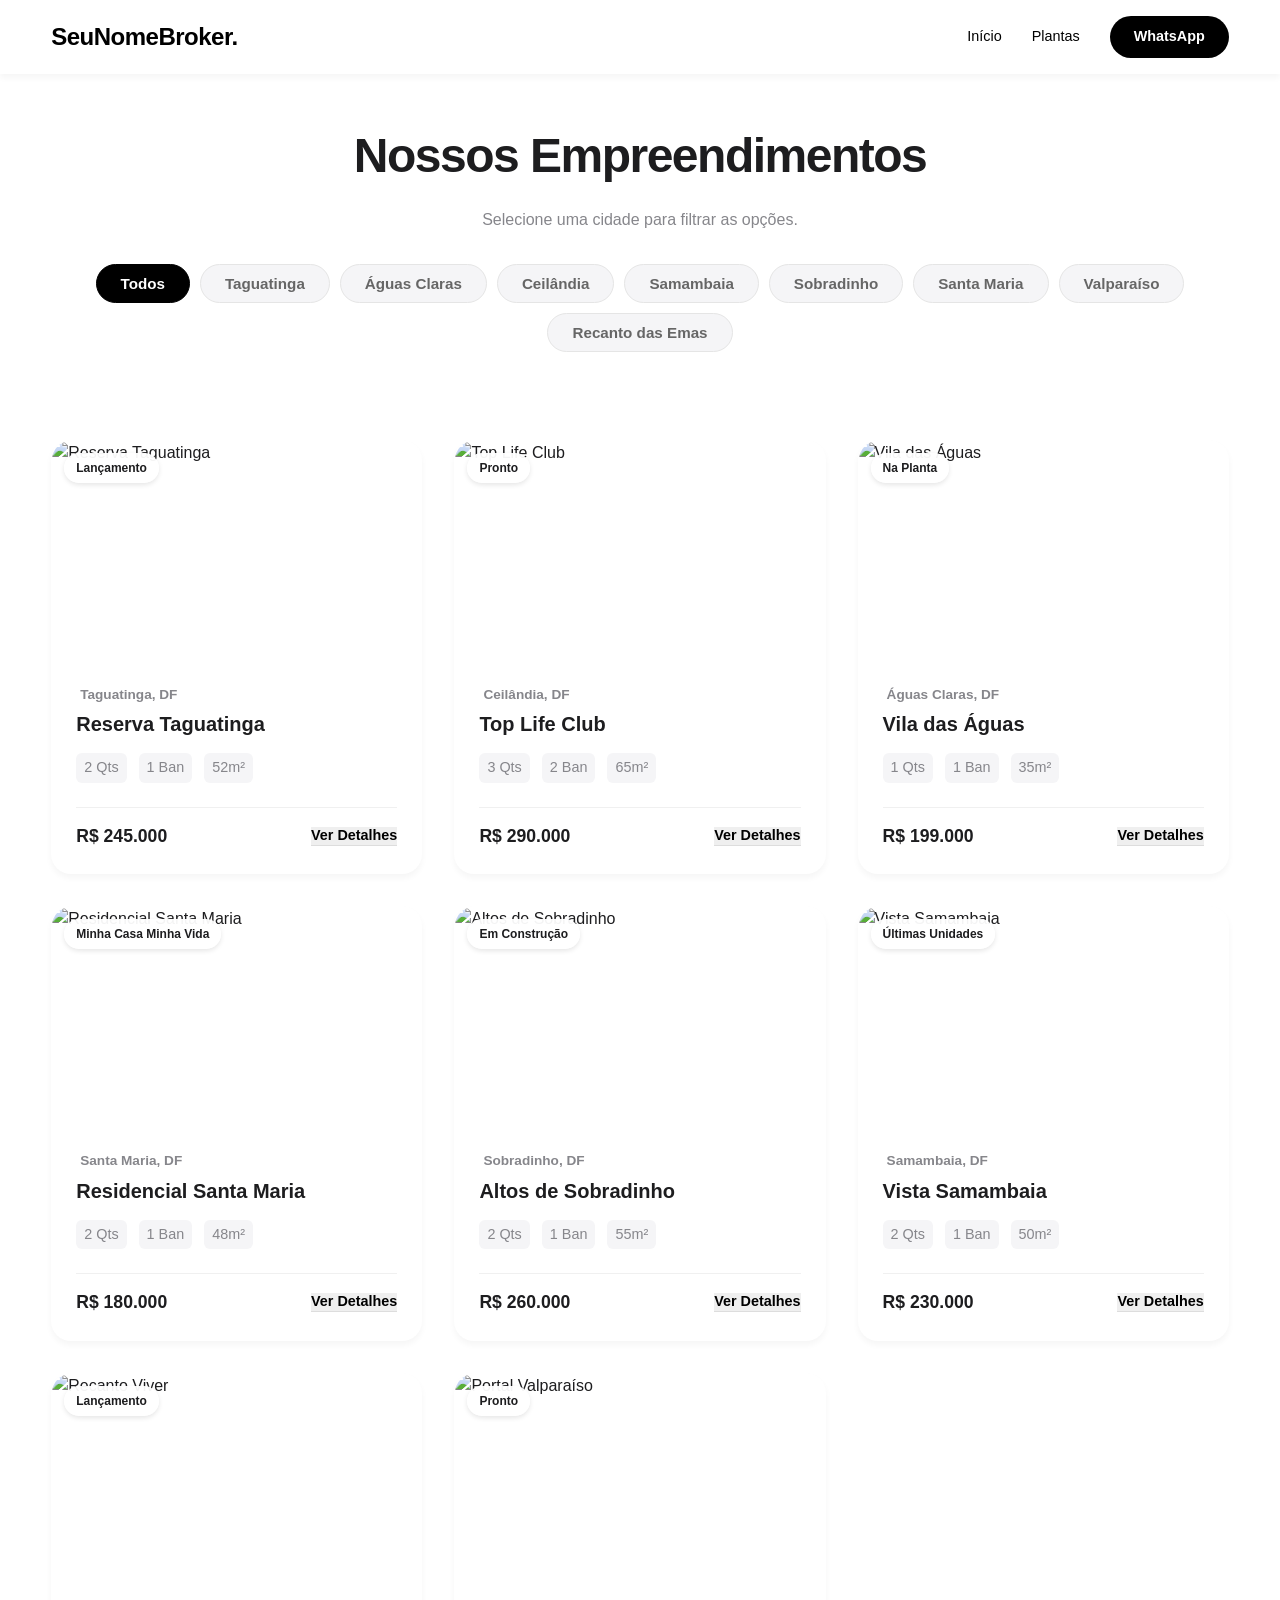
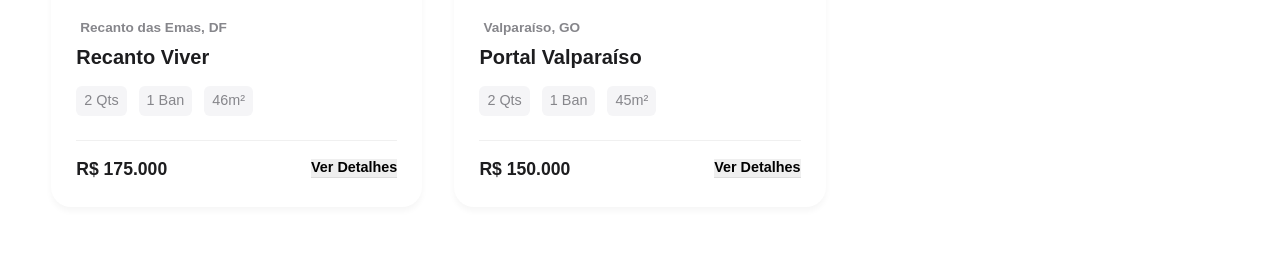
==== imóveis.html @ 4dc77582 "Add files via upload" ====
<!DOCTYPE html>
<html lang="pt-BR">
<head>
    <meta charset="UTF-8">
    <meta name="viewport" content="width=device-width, initial-scale=1.0">
    <title>Catálogo de Imóveis | Riva & Direcional</title>
    
    <link rel="stylesheet" href="style.css">
    
    <script src="https://unpkg.com/@phosphor-icons/web"></script>

    <style>
        /* --- ESTILOS ESPECÍFICOS DESTA PÁGINA (FILTROS E MODAL) --- */
        
        /* Ajuste do topo para não ficar atrás do header */
        .catalog-header {
            padding-top: 120px;
            padding-bottom: 40px;
            text-align: center;
        }
        .catalog-header h1 { font-size: 3rem; letter-spacing: -1.5px; margin-bottom: 1rem; }
        
        /* Filtros (Pills) */
        .filters-container {
            display: flex;
            justify-content: center;
            flex-wrap: wrap;
            gap: 10px;
            margin-bottom: 3rem;
        }
        
        .filter-btn {
            background: #F5F5F7;
            border: 1px solid #E5E5E5;
            padding: 10px 24px;
            border-radius: 999px;
            font-size: 0.95rem;
            font-weight: 600;
            cursor: pointer;
            transition: 0.2s;
            color: #666;
        }
        
        .filter-btn:hover { background: #E0E0E0; color: #000; }
        
        /* Estado Ativo do Filtro */
        .filter-btn.active {
            background: #000;
            color: #fff;
            border-color: #000;
        }

        /* Grid de Imóveis (Reaproveita classes do style.css mas reforça aqui) */
        .catalog-grid {
            display: grid;
            grid-template-columns: repeat(auto-fill, minmax(320px, 1fr));
            gap: 2rem;
            padding-bottom: 4rem;
        }

        /* --- MODAL (A Janela de Detalhes) --- */
        .modal-overlay {
            position: fixed;
            top: 0; left: 0; width: 100%; height: 100%;
            background: rgba(0, 0, 0, 0.6);
            backdrop-filter: blur(8px);
            z-index: 2000;
            display: none; /* Escondido por padrão */
            align-items: center;
            justify-content: center;
            opacity: 0;
            transition: opacity 0.3s ease;
        }
        .modal-overlay.open { display: flex; opacity: 1; }

        .modal-card {
            background: #fff;
            width: 90%;
            max-width: 900px;
            max-height: 90vh;
            border-radius: 24px;
            overflow-y: auto;
            position: relative;
            box-shadow: 0 25px 50px rgba(0,0,0,0.3);
            animation: slideUp 0.4s ease;
        }

        @keyframes slideUp {
            from { transform: translateY(50px); opacity: 0; }
            to { transform: translateY(0); opacity: 1; }
        }

        .modal-close {
            position: absolute;
            top: 20px; right: 20px;
            background: rgba(255,255,255,0.8);
            border-radius: 50%;
            width: 40px; height: 40px;
            display: flex; align-items: center; justify-content: center;
            cursor: pointer;
            font-size: 1.5rem;
            z-index: 10;
            border: none;
            transition: 0.2s;
        }
        .modal-close:hover { background: #fff; transform: scale(1.1); }

        .modal-img-container {
            width: 100%;
            height: 400px;
            background: #eee;
        }
        .modal-img-container img { width: 100%; height: 100%; object-fit: cover; }

        .modal-content { padding: 3rem; }
        .modal-tag { 
            background: #000; color: #fff; padding: 4px 12px; 
            border-radius: 999px; font-size: 0.8rem; font-weight: 700; 
            text-transform: uppercase; margin-bottom: 1rem; display: inline-block;
        }
        .modal-title { font-size: 2.5rem; margin-bottom: 0.5rem; line-height: 1.1; }
        .modal-loc { font-size: 1.1rem; color: #666; margin-bottom: 2rem; display: flex; align-items: center; gap: 6px; }

        .modal-specs {
            display: flex; gap: 20px; margin-bottom: 2rem;
            border-bottom: 1px solid #eee; padding-bottom: 2rem;
        }
        .spec-box { text-align: center; background: #F5F5F7; padding: 15px 25px; border-radius: 12px; }
        .spec-box strong { display: block; font-size: 1.2rem; }
        .spec-box span { font-size: 0.85rem; color: #666; }

        .modal-desc { line-height: 1.8; color: #444; margin-bottom: 2rem; }

        .modal-footer {
            display: flex; justify-content: space-between; align-items: center;
            margin-top: 2rem;
            padding-top: 2rem;
            border-top: 1px solid #eee;
        }
        .modal-price { font-size: 1.8rem; font-weight: 800; }
        .btn-whatsapp-modal {
            background: #25D366; color: #fff;
            padding: 16px 32px; border-radius: 999px;
            font-weight: 700; font-size: 1rem;
            display: flex; align-items: center; gap: 10px;
            transition: 0.2s;
        }
        .btn-whatsapp-modal:hover { background: #1ebc57; transform: scale(1.05); }

        /* Responsividade */
        @media(max-width: 768px) {
            .catalog-header h1 { font-size: 2rem; }
            .modal-img-container { height: 250px; }
            .modal-content { padding: 1.5rem; }
            .modal-footer { flex-direction: column; gap: 15px; align-items: stretch; text-align: center; }
            .modal-specs { overflow-x: auto; padding-bottom: 10px; }
        }
    </style>
</head>
<body>

    <header id="header" class="scrolled"> <div class="container">
            <div class="logo" style="color: #000;">SeuNomeBroker.</div>
            <nav>
                <a href="index.html" style="color: #000;">Início</a>
                <a href="index.html#plantas" style="color: #000;">Plantas</a>
                <a href="#" class="btn-nav" style="background: #000; color: #fff !important;">WhatsApp</a>
            </nav>
        </div>
    </header>

    <div class="container">
        <section class="catalog-header">
            <h1>Nossos Empreendimentos</h1>
            <p style="color: #86868B; margin-bottom: 2rem;">Selecione uma cidade para filtrar as opções.</p>
            
            <div class="filters-container" id="filters">
                <button class="filter-btn active" onclick="filterItems('all', this)">Todos</button>
                <button class="filter-btn" onclick="filterItems('Taguatinga', this)">Taguatinga</button>
                <button class="filter-btn" onclick="filterItems('Águas Claras', this)">Águas Claras</button>
                <button class="filter-btn" onclick="filterItems('Ceilândia', this)">Ceilândia</button>
                <button class="filter-btn" onclick="filterItems('Samambaia', this)">Samambaia</button>
                <button class="filter-btn" onclick="filterItems('Sobradinho', this)">Sobradinho</button>
                <button class="filter-btn" onclick="filterItems('Santa Maria', this)">Santa Maria</button>
                <button class="filter-btn" onclick="filterItems('Valparaíso', this)">Valparaíso</button>
                <button class="filter-btn" onclick="filterItems('Recanto das Emas', this)">Recanto das Emas</button>
            </div>
        </section>

        <div class="catalog-grid" id="grid">
            </div>
    </div>

    <div class="modal-overlay" id="modal">
        <div class="modal-card">
            <button class="modal-close" onclick="closeModal()">×</button>
            
            <div class="modal-img-container">
                <img id="m-img" src="" alt="Imagem do Imóvel">
            </div>
            
            <div class="modal-content">
                <span class="modal-tag" id="m-status">LANÇAMENTO</span>
                <h2 class="modal-title" id="m-title">Título do Imóvel</h2>
                <div class="modal-loc"><i class="ph ph-map-pin"></i> <span id="m-loc">Localização</span></div>
                
                <div class="modal-specs">
                    <div class="spec-box">
                        <strong id="m-beds">2</strong>
                        <span>Quartos</span>
                    </div>
                    <div class="spec-box">
                        <strong id="m-baths">1</strong>
                        <span>Banheiro</span>
                    </div>
                    <div class="spec-box">
                        <strong id="m-area">52m²</strong>
                        <span>Área</span>
                    </div>
                </div>

                <div class="modal-desc">
                    <h3 style="margin-bottom: 10px;">Sobre o Imóvel</h3>
                    <p id="m-desc">Descrição completa aqui...</p>
                </div>

                <div class="modal-footer">
                    <div>
                        <span style="display:block; font-size:0.9rem; color:#666;">A partir de</span>
                        <span class="modal-price" id="m-price">R$ 000.000</span>
                    </div>
                    <button class="btn-whatsapp-modal" onclick="contactWhatsApp()">
                        <i class="ph ph-whatsapp-logo"></i> Simular Financiamento
                    </button>
                </div>
            </div>
        </div>
    </div>

    <script>
        // --- DADOS DOS IMÓVEIS ---
        const properties = [
            {
                id: 1,
                title: "Reserva Taguatinga",
                location: "Taguatinga, DF",
                status: "Lançamento",
                price: "R$ 245.000",
                beds: 2, baths: 1, area: "52m²",
                desc: "O Reserva Taguatinga oferece o equilíbrio perfeito entre conforto e praticidade. Localizado próximo ao JK Shopping, conta com lazer completo, piscina, academia e segurança 24h. Financiamento facilitado pela Caixa.",
                img: "https://images.unsplash.com/photo-1600596542815-2a4fa3041442?q=80&w=800"
            },
            {
                id: 2,
                title: "Top Life Club",
                location: "Ceilândia, DF",
                status: "Pronto",
                price: "R$ 290.000",
                beds: 3, baths: 2, area: "65m²",
                desc: "More em um verdadeiro resort. O Top Life Ceilândia possui mais de 20 itens de lazer, incluindo quadras poliesportivas e espaços gourmet. Próximo à estação de metrô e comércio local.",
                img: "https://images.unsplash.com/photo-1600585154340-be6161a56a0c?q=80&w=800"
            },
            {
                id: 3,
                title: "Vila das Águas",
                location: "Águas Claras, DF",
                status: "Na Planta",
                price: "R$ 199.000",
                beds: 1, baths: 1, area: "35m²",
                desc: "Compacto de luxo no coração de Águas Claras. Ideal para investidores ou solteiros. Rooftop com vista panorâmica e coworking no térreo.",
                img: "https://images.unsplash.com/photo-1512917774080-9991f1c4c750?q=80&w=800"
            },
            {
                id: 4,
                title: "Residencial Santa Maria",
                location: "Santa Maria, DF",
                status: "Minha Casa Minha Vida",
                price: "R$ 180.000",
                beds: 2, baths: 1, area: "48m²",
                desc: "Saia do aluguel com parcelas menores que o valor do aluguel. Subsídio do governo de até 55 mil reais. Condomínio fechado com segurança.",
                img: "https://images.unsplash.com/photo-1580587771525-78b9dba3b91d?q=80&w=800"
            },
            {
                id: 5,
                title: "Altos de Sobradinho",
                location: "Sobradinho, DF",
                status: "Em Construção",
                price: "R$ 260.000",
                beds: 2, baths: 1, area: "55m²",
                desc: "Vista privilegiada para a serra e clima agradável. Apartamentos com varanda gourmet e acabamento diferenciado.",
                img: "https://images.unsplash.com/photo-1564013799919-ab600027ffc6?q=80&w=800"
            },
            {
                id: 6,
                title: "Vista Samambaia",
                location: "Samambaia, DF",
                status: "Últimas Unidades",
                price: "R$ 230.000",
                beds: 2, baths: 1, area: "50m²",
                desc: "Localização estratégica perto do metrô. O Vista Samambaia é sinônimo de valorização. Aproveite as últimas unidades com desconto.",
                img: "https://images.unsplash.com/photo-1570129477492-45c003edd2be?q=80&w=800"
            },
            {
                id: 7,
                title: "Recanto Viver",
                location: "Recanto das Emas, DF",
                status: "Lançamento",
                price: "R$ 175.000",
                beds: 2, baths: 1, area: "46m²",
                desc: "O melhor custo-benefício da região. Entrada parcelada em até 60x direto com a construtora. Venha conhecer o decorado.",
                img: "https://images.unsplash.com/photo-1600607687939-ce8a6c25118c?q=80&w=800"
            },
            {
                id: 8,
                title: "Portal Valparaíso",
                location: "Valparaíso, GO",
                status: "Pronto",
                price: "R$ 150.000",
                beds: 2, baths: 1, area: "45m²",
                desc: "More no entorno com qualidade de vida. Próximo ao Shopping Sul. Documentação grátis (ITBI e Registro) por tempo limitado.",
                img: "https://images.unsplash.com/photo-1605276374104-dee2a0ed3cd6?q=80&w=800"
            }
        ];

        // --- RENDERIZAR CARDS ---
        const grid = document.getElementById('grid');

        function renderCards(filter = 'all') {
            grid.innerHTML = '';
            
            const filteredProps = filter === 'all' 
                ? properties 
                : properties.filter(p => p.location.includes(filter));

            if(filteredProps.length === 0) {
                grid.innerHTML = '<p style="grid-column: 1/-1; text-align: center; color: #888; padding: 50px;">Nenhum imóvel encontrado nesta região.</p>';
                return;
            }

            filteredProps.forEach(prop => {
                const card = document.createElement('div');
                card.className = 'card'; // Classe do style.css
                // Adiciona o evento de clique para abrir o modal
                card.onclick = () => openModal(prop); 
                card.style.cursor = 'pointer';

                card.innerHTML = `
                    <div class="card-img">
                        <img src="${prop.img}" alt="${prop.title}">
                        <span class="badge">${prop.status}</span>
                    </div>
                    <div class="card-content">
                        <span class="card-loc"><i class="ph ph-map-pin"></i> ${prop.location}</span>
                        <h3 class="card-title">${prop.title}</h3>
                        <div class="specs">
                            <span>${prop.beds} Qts</span>
                            <span>${prop.baths} Ban</span>
                            <span>${prop.area}</span>
                        </div>
                        <div class="card-action">
                            <span class="price">${prop.price}</span>
                            <button class="btn-text">Ver Detalhes</button>
                        </div>
                    </div>
                `;
                grid.appendChild(card);
            });
        }

        // --- FILTROS ---
        function filterItems(location, btn) {
            // Remove active de todos
            document.querySelectorAll('.filter-btn').forEach(b => b.classList.remove('active'));
            // Adiciona no clicado
            btn.classList.add('active');
            // Filtra
            renderCards(location);
        }

        // --- LÓGICA DO URL (Se vier da Home com filtro) ---
        window.onload = function() {
            const params = new URLSearchParams(window.location.search);
            const localFilter = params.get('local');
            
            if(localFilter) {
                // Tenta achar o botão correspondente para ativar visualmente
                const btns = document.querySelectorAll('.filter-btn');
                btns.forEach(b => {
                    if(b.innerText.includes(localFilter)) {
                        b.classList.add('active');
                        // Remove do "Todos"
                        btns[0].classList.remove('active');
                    }
                });
                renderCards(localFilter);
            } else {
                renderCards('all');
            }
        }

        // --- MODAL LÓGICA ---
        let currentProp = null;
        const modal = document.getElementById('modal');

        function openModal(prop) {
            currentProp = prop;
            
            // Preenche os dados
            document.getElementById('m-img').src = prop.img;
            document.getElementById('m-status').innerText = prop.status;
            document.getElementById('m-title').innerText = prop.title;
            document.getElementById('m-loc').innerText = prop.location;
            document.getElementById('m-beds').innerText = prop.beds;
            document.getElementById('m-baths').innerText = prop.baths;
            document.getElementById('m-area').innerText = prop.area;
            document.getElementById('m-desc').innerText = prop.desc;
            document.getElementById('m-price').innerText = prop.price;

            // Abre
            modal.classList.add('open');
            document.body.style.overflow = 'hidden'; // Trava scroll do fundo
        }

        function closeModal() {
            modal.classList.remove('open');
            document.body.style.overflow = 'auto';
        }

        // Fechar ao clicar fora
        modal.addEventListener('click', (e) => {
            if(e.target === modal) closeModal();
        });

        // WhatsApp do Modal
        function contactWhatsApp() {
            if(!currentProp) return;
            const phone = "5561999999999"; // SEU NÚMERO
            const text = `Olá! Vi o imóvel *${currentProp.title}* (${currentProp.location}) no site e gostaria de uma simulação.`;
            window.open(`https://wa.me/${phone}?text=${encodeURIComponent(text)}`, '_blank');
        }

    </script>
</body>
</html>
---- style.css ----
/* --- VARIAVEIS GLOBAIS (APPLE PRO) --- */
:root {
    --bg-body: #FFFFFF;
    --bg-surface: #F5F5F7;
    /* Cinza Apple */
    --text-main: #1D1D1F;
    --text-secondary: #86868B;

    --color-black: #000000;
    --color-dark-grey: #333333;
    --color-accent: #0071E3;
    /* Azul Apple sutil para links/ícones */

    --radius-pill: 999px;
    --radius-card: 20px;
    --radius-box: 24px;

    --shadow-sm: 0 4px 6px rgba(0, 0, 0, 0.04);
    --shadow-md: 0 12px 24px rgba(0, 0, 0, 0.08);
    --shadow-lg: 0 20px 40px rgba(0, 0, 0, 0.12);

    --container-width: 1280px;
    /* Largura maior para caber 4 cards */
    --font-stack: -apple-system, BlinkMacSystemFont, "Segoe UI", Roboto, Helvetica, Arial, sans-serif;
}
html {
    scroll-behavior: smooth; /* <--- AQUI */
}
/* --- RESET --- */
* {
    margin: 0;
    padding: 0;
    box-sizing: border-box;
}

body {
    font-family: var(--font-stack);
    background-color: var(--bg-body);
    color: var(--text-main);
    line-height: 1.5;
    -webkit-font-smoothing: antialiased;
    overflow-x: hidden;
}

a {
    text-decoration: none;
    color: inherit;
    transition: 0.3s;
    cursor: pointer;
}

button {
    font-family: inherit;
    cursor: pointer;
    border: none;
}

img {
    display: block;
    max-width: 100%;
    height: auto;
}

/* --- CONTAINER CENTRAL --- */
.container {
    width: 92%;
    max-width: var(--container-width);
    margin: 0 auto;
}

section {
    padding: 6rem 0;
}

/* --- HEADER --- */
header {
    position: fixed;
    top: 0;
    left: 0;
    width: 100%;
    z-index: 1000;
    padding: 1.2rem 0;
    transition: all 0.3s ease;
    background: linear-gradient(to bottom, rgba(0, 0, 0, 0.6), transparent);
}

header.scrolled {
    background: rgba(255, 255, 255, 0.95);
    backdrop-filter: blur(12px);
    box-shadow: var(--shadow-sm);
    padding: 1rem 0;
}

header .container {
    display: flex;
    justify-content: space-between;
    align-items: center;
}

.logo {
    font-weight: 700;
    font-size: 1.5rem;
    color: #fff;
    letter-spacing: -0.5px;
}

header.scrolled .logo {
    color: #000;
}

nav {
    display: flex;
    gap: 30px;
    align-items: center;
}

nav a {
    color: rgba(255, 255, 255, 0.9);
    font-size: 0.9rem;
    font-weight: 500;
}

nav a:hover {
    color: #fff;
}

header.scrolled nav a {
    color: var(--text-main);
}

header.scrolled nav a:hover {
    color: #000;
}

.btn-nav {
    background: #fff;
    color: #000 !important;
    padding: 10px 24px;
    border-radius: var(--radius-pill);
    font-weight: 600 !important;
    font-size: 0.9rem;
    transition: transform 0.2s;
}

header.scrolled .btn-nav {
    background: #000;
    color: #fff !important;
}

.btn-nav:hover {
    transform: scale(1.03);
}


/* --- HERO SLIDER --- */
.hero {
    position: relative;
    height: 100vh;
    min-height: 700px;
    width: 100%;
    overflow: hidden;
    display: flex;
    align-items: center;
    justify-content: center;
}

.hero-slide {
    position: absolute;
    top: 0;
    left: 0;
    width: 100%;
    height: 100%;
    background-size: cover;
    background-position: center;
    opacity: 0;
    transition: opacity 1.5s ease-in-out, transform 8s linear;
    transform: scale(1.1);
    z-index: 1;
}

.hero-slide.active {
    opacity: 1;
    transform: scale(1);
}

.hero-overlay {
    position: absolute;
    top: 0;
    left: 0;
    width: 100%;
    height: 100%;
    background: rgba(0, 0, 0, 0.35);
    z-index: 2;
}

/* Busca Centralizada */
.search-wrapper {
    position: relative;
    z-index: 10;
    width: 100%;
    display: flex;
    justify-content: center;
}

.search-card {
    background: #FFFFFF;
    padding: 3.5rem;
    border-radius: var(--radius-box);
    width: 90%;
    max-width: 960px;
    box-shadow: var(--shadow-lg);
    text-align: center;
}

.search-card h1 {
    font-size: 3.2rem;
    margin-bottom: 0.5rem;
    letter-spacing: -1.5px;
    line-height: 1.1;
    color: #000;
}

.search-card p {
    color: var(--text-secondary);
    font-size: 1.25rem;
    margin-bottom: 2.5rem;
}

.search-form {
    display: grid;
    grid-template-columns: 1fr 1fr auto;
    gap: 16px;
    align-items: end;
    text-align: left;
}

.input-group label {
    display: block;
    font-size: 0.75rem;
    font-weight: 700;
    color: var(--text-secondary);
    margin-bottom: 8px;
    text-transform: uppercase;
    letter-spacing: 0.5px;
    margin-left: 5px;
}

.custom-select {
    width: 100%;
    padding: 16px;
    border-radius: 12px;
    border: 1px solid #E5E5E5;
    background: #F5F5F7;
    font-size: 1.05rem;
    color: var(--text-main);
    outline: none;
    appearance: none;
    background-image: url("data:image/svg+xml;charset=UTF-8,%3csvg xmlns='http://www.w3.org/2000/svg' viewBox='0 0 24 24' fill='none' stroke='%23333' stroke-width='2' stroke-linecap='round' stroke-linejoin='round'%3e%3cpolyline points='6 9 12 15 18 9'%3e%3c/polyline%3e%3c/svg%3e");
    background-repeat: no-repeat;
    background-position: right 1rem center;
    background-size: 1em;
    cursor: pointer;
    transition: 0.2s;
}

.custom-select:hover {
    background: #eaeaea;
}

.btn-search {
    background: var(--color-black);
    color: #fff;
    padding: 16px 40px;
    height: 58px;
    /* Altura igual ao input */
    border-radius: 12px;
    font-weight: 600;
    font-size: 1.05rem;
    transition: 0.2s;
    box-shadow: var(--shadow-sm);
}

.btn-search:hover {
    background: var(--color-dark-grey);
    transform: translateY(-2px);
}


/* --- SEÇÃO PLANTAS (SLIDER ESTILO FOTO 4) --- */
.section-plants {
    background: var(--bg-surface);
    position: relative;
}

.section-header {
    text-align: center;
    margin-bottom: 4rem;
}

.section-header h2 {
    font-size: 2.8rem;
    margin-bottom: 10px;
    letter-spacing: -1px;
}

.section-header p {
    color: var(--text-secondary);
    font-size: 1.15rem;
}

/* Container do Slider */
.plants-slider-container {
    position: relative;
    max-width: 1100px;
    margin: 0 auto;
}

/* O Slide Individual */
.plan-slide {
    display: none;
    /* Escondido por padrão */
    grid-template-columns: 1.2fr 1fr;
    /* Imagem maior */
    gap: 4rem;
    align-items: center;
    animation: fadeIn 0.5s ease;
}

.plan-slide.active {
    display: grid;
}

/* Mostra o ativo */

@keyframes fadeIn {
    from {
        opacity: 0;
        transform: translateY(10px);
    }

    to {
        opacity: 1;
        transform: translateY(0);
    }
}

/* Lado da Imagem (Box Cinza) */
.plan-img-box {
    background: #E5E5E5;
    /* Fundo cinza placeholder */
    border-radius: var(--radius-box);
    height: 500px;
    display: flex;
    align-items: center;
    justify-content: center;
    overflow: hidden;
    position: relative;
    box-shadow: var(--shadow-md);
}

.plan-img-box img {
    width: 90%;
    height: 90%;
    object-fit: contain;
    mix-blend-mode: multiply;
    /* Faz o fundo branco da imagem mesclar se o fundo for cinza */
}

/* Lado do Texto (Caixa Escura) */
.plan-content-box {
    background: #111;
    color: #fff;
    padding: 3rem;
    border-radius: var(--radius-box);
    box-shadow: var(--shadow-lg);
    position: relative;
}

.plan-tag {
    text-transform: uppercase;
    letter-spacing: 2px;
    font-size: 0.75rem;
    font-weight: 700;
    opacity: 0.6;
    margin-bottom: 1rem;
    display: block;
}

.plan-title {
    font-size: 2.5rem;
    line-height: 1.1;
    margin-bottom: 1.5rem;
}

.plan-desc {
    opacity: 0.8;
    line-height: 1.6;
    margin-bottom: 2.5rem;
}

.btn-download {
    display: inline-block;
    border: 1px solid rgba(255, 255, 255, 0.3);
    padding: 12px 24px;
    border-radius: var(--radius-pill);
    color: #fff;
    font-size: 0.9rem;
    font-weight: 600;
    text-transform: uppercase;
    transition: 0.3s;
    width: 100%;
    text-align: center;
}

.btn-download:hover {
    background: #fff;
    color: #000;
}

/* Setas de Navegação do Slider */
.slider-nav {
    position: absolute;
    top: 50%;
    width: 100%;
    display: flex;
    justify-content: space-between;
    transform: translateY(-50%);
    pointer-events: none;
    /* Permite clicar através do container */
    z-index: 10;
}

.nav-arrow {
    pointer-events: auto;
    /* Reativa o clique nas setas */
    width: 50px;
    height: 50px;
    background: #fff;
    border-radius: 50%;
    display: flex;
    align-items: center;
    justify-content: center;
    cursor: pointer;
    box-shadow: var(--shadow-md);
    font-size: 1.2rem;
    transition: 0.2s;
    color: #000;
}

/* Posiciona as setas um pouco fora do conteúdo */
.nav-arrow.prev {
    transform: translateX(-50%);
}

.nav-arrow.next {
    transform: translateX(50%);
}

.nav-arrow:hover {
    background: #000;
    color: #fff;
}


/* --- SEÇÃO NOVO LAR (IMAGEM 6) --- */
.section-about {
    background: var(--bg-body);
}

.about-grid {
    display: grid;
    grid-template-columns: 1fr 1fr;
    gap: 5rem;
    align-items: center;
}

.about-img {
    position: relative;
}

.about-img img {
    border-radius: var(--radius-box);
    box-shadow: var(--shadow-lg);
    width: 100%;
    height: 500px;
    object-fit: cover;
}

.about-text h2 {
    font-size: 3rem;
    letter-spacing: -1.5px;
    margin-bottom: 1.5rem;
    line-height: 1.1;
    color: #000;
}

.about-text p {
    color: var(--text-secondary);
    font-size: 1.15rem;
    margin-bottom: 2rem;
}


/* --- OPORTUNIDADES (4 CARDS) --- */
.section-highlights {
    background: var(--bg-surface);
}

.grid-cards {
    display: grid;
    /* Grid responsivo: tenta colocar 4 colunas se couber, senão quebra */
    grid-template-columns: repeat(auto-fit, minmax(260px, 1fr));
    gap: 2rem;
}

.card {
    background: #fff;
    border-radius: var(--radius-card);
    overflow: hidden;
    transition: 0.3s;
    display: flex;
    flex-direction: column;
    border: 1px solid transparent;
    box-shadow: var(--shadow-sm);
}

.card:hover {
    transform: translateY(-8px);
    box-shadow: var(--shadow-md);
    border-color: rgba(0, 0, 0, 0.1);
}

.card-img {
    height: 220px;
    position: relative;
    overflow: hidden;
}

.card-img img {
    width: 100%;
    height: 100%;
    object-fit: cover;
    transition: transform 0.5s;
}

.card:hover .card-img img {
    transform: scale(1.05);
}

.badge {
    position: absolute;
    top: 12px;
    left: 12px;
    background: rgba(255, 255, 255, 0.95);
    padding: 6px 12px;
    border-radius: var(--radius-pill);
    font-size: 0.75rem;
    font-weight: 700;
    box-shadow: 0 2px 5px rgba(0, 0, 0, 0.1);
}

.card-content {
    padding: 1.5rem;
    flex: 1;
    display: flex;
    flex-direction: column;
}

.card-loc {
    color: var(--text-secondary);
    font-size: 0.85rem;
    margin-bottom: 6px;
    font-weight: 600;
    display: flex;
    align-items: center;
    gap: 4px;
}

.card-title {
    font-size: 1.25rem;
    margin-bottom: 1rem;
    font-weight: 700;
    line-height: 1.3;
}

.specs {
    display: flex;
    gap: 12px;
    margin-bottom: 1.5rem;
    color: var(--text-secondary);
    font-size: 0.9rem;
}

.specs span {
    display: flex;
    align-items: center;
    gap: 4px;
    background: #F5F5F7;
    padding: 4px 8px;
    border-radius: 6px;
}

.card-action {
    margin-top: auto;
    border-top: 1px solid #F0F0F0;
    padding-top: 15px;
    display: flex;
    justify-content: space-between;
    align-items: center;
}

.price {
    font-weight: 800;
    font-size: 1.1rem;
}

.btn-text {
    font-size: 0.9rem;
    font-weight: 600;
    color: #000;
    border-bottom: 1px solid #ddd;
    padding-bottom: 2px;
    transition: 0.2s;
}

.btn-text:hover {
    border-color: #000;
}

/* --- CTA BANNER --- */
.cta-banner {
    background: #000;
    /* Preto Apple */
    padding: 5rem 0;
    text-align: center;
    color: #fff;
}

.cta-banner h2 {
    font-size: 2.5rem;
    margin-bottom: 2rem;
}

.btn-cta-white {
    background: #fff;
    color: #000;
    padding: 14px 36px;
    border-radius: var(--radius-pill);
    font-weight: 700;
    font-size: 1rem;
    display: inline-block;
    transition: 0.2s;
}

.btn-cta-white:hover {
    transform: scale(1.05);
    box-shadow: 0 0 20px rgba(255, 255, 255, 0.3);
}

/* --- FOOTER --- */
footer {
    background: #F5F5F7;
    color: var(--text-secondary);
    text-align: center;
    padding: 3rem 0;
    font-size: 0.9rem;
    border-top: 1px solid #E5E5E5;
}

/* --- RESPONSIVIDADE --- */
@media(max-width: 900px) {
    .plan-slide {
        grid-template-columns: 1fr;
        gap: 2rem;
    }

    .plan-img-box {
        height: 300px;
    }

    .slider-nav {
        width: 100%;
        padding: 0 10px;
    }

    .nav-arrow.prev {
        transform: none;
    }

    .nav-arrow.next {
        transform: none;
    }
}

@media(max-width: 768px) {
    .search-card {
        padding: 2rem 1.5rem;
    }

    .search-card h1 {
        font-size: 2.2rem;
    }

    .search-form {
        grid-template-columns: 1fr;
        gap: 12px;
    }

    .btn-search {
        width: 100%;
    }

    .about-grid {
        grid-template-columns: 1fr;
        gap: 3rem;
        text-align: center;
    }

    .about-img {
        order: -1;
    }

    .about-text h2 {
        font-size: 2.2rem;
    }

    header .container {
        flex-direction: column;
        gap: 15px;
    }

    nav {
        flex-wrap: wrap;
        justify-content: center;
        gap: 15px;
    }

    .grid-cards {
        grid-template-columns: 1fr;
    }
}
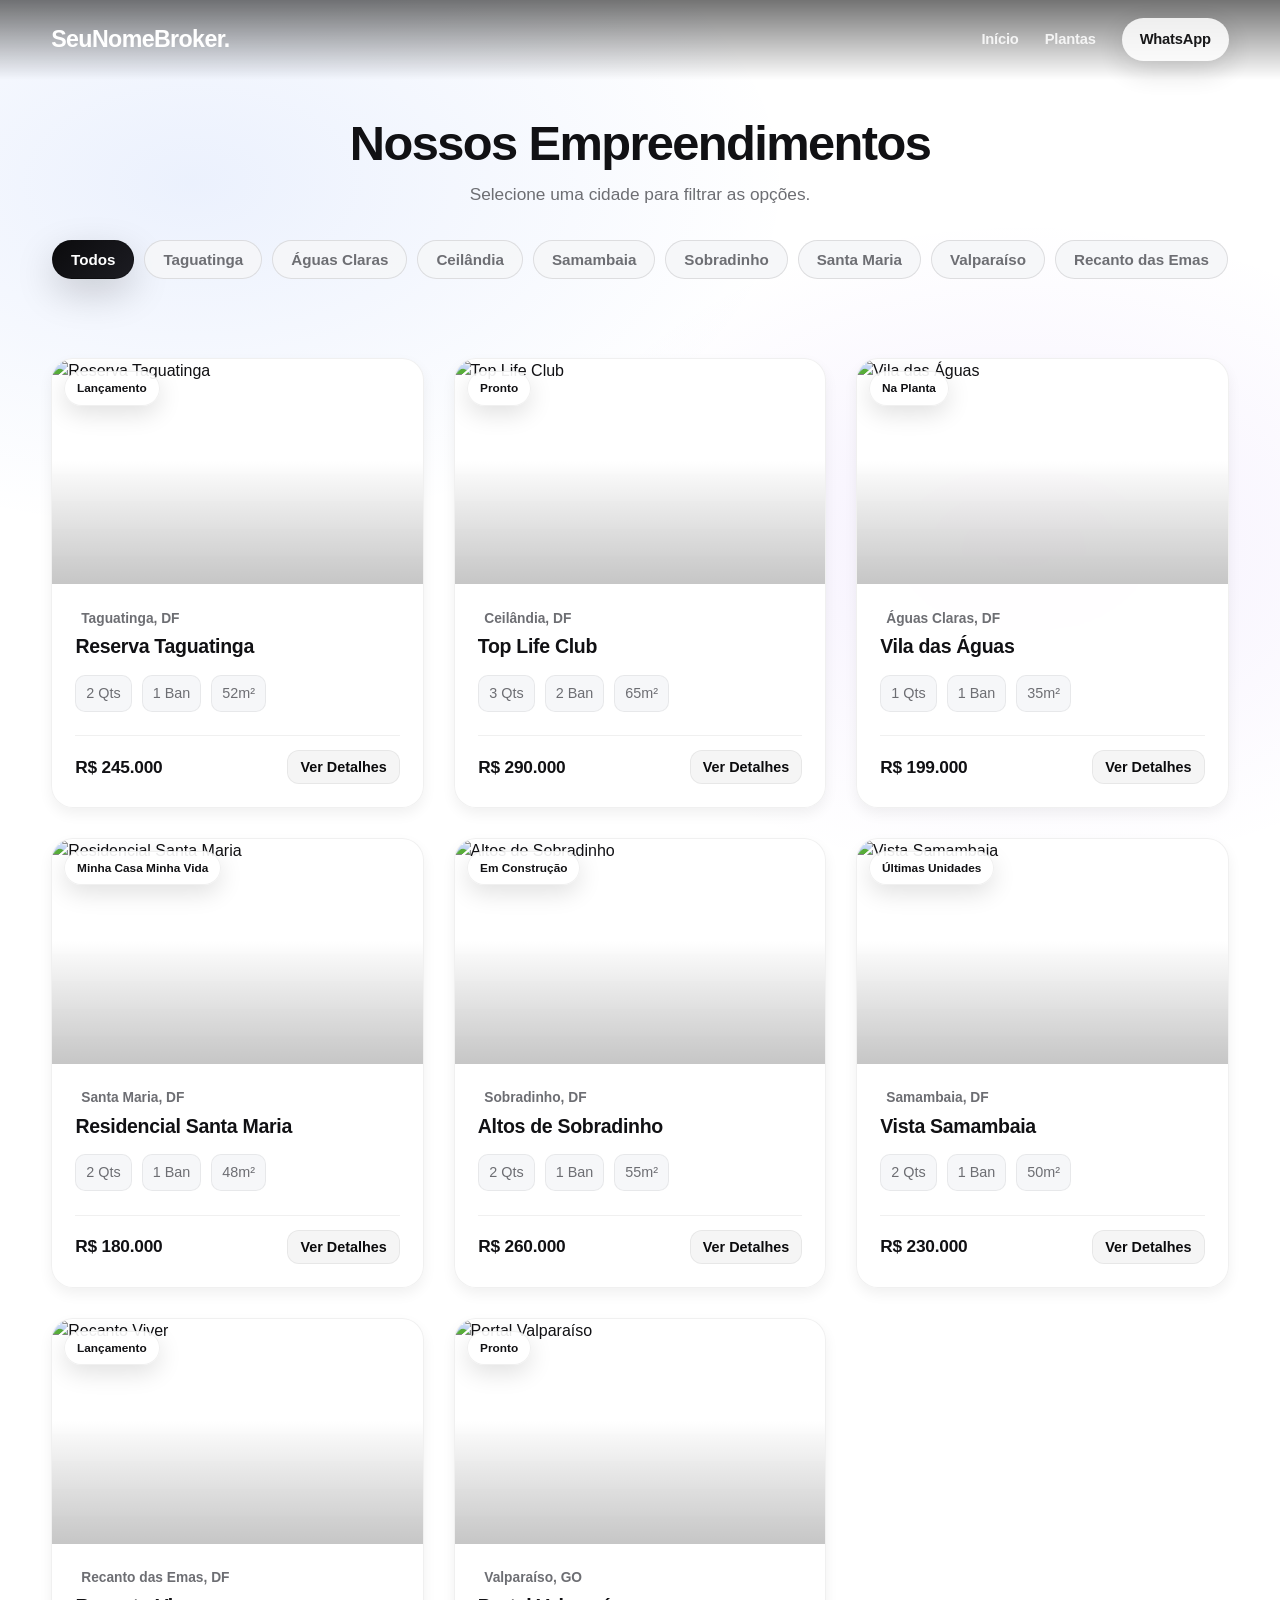
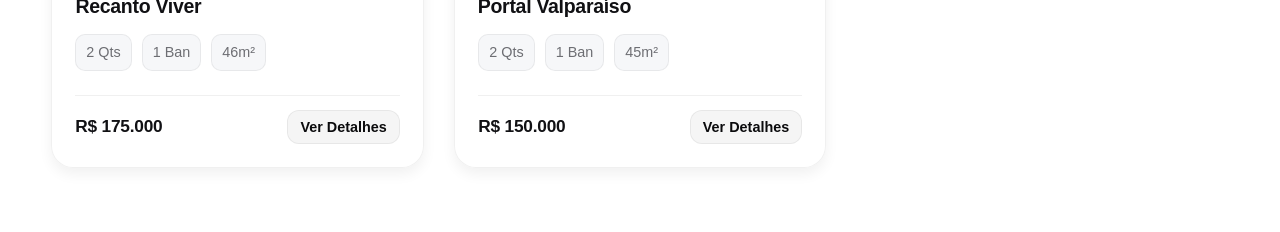
==== commit 73399a07: "Add files via upload" ====
--- a/imóveis.html
+++ b/imóveis.html
@@ -4,167 +4,272 @@
     <meta charset="UTF-8">
     <meta name="viewport" content="width=device-width, initial-scale=1.0">
     <title>Catálogo de Imóveis | Riva & Direcional</title>
-    
+
+    <meta name="description" content="Catálogo completo de imóveis. Filtre por cidade e veja detalhes com atendimento via WhatsApp.">
+    <meta name="theme-color" content="#0B0B0D">
+
     <link rel="stylesheet" href="style.css">
-    
     <script src="https://unpkg.com/@phosphor-icons/web"></script>
 
     <style>
-        /* --- ESTILOS ESPECÍFICOS DESTA PÁGINA (FILTROS E MODAL) --- */
-        
-        /* Ajuste do topo para não ficar atrás do header */
+        /* =========================================================
+           ESTILOS ESPECÍFICOS DESTA PÁGINA (FILTROS E MODAL)
+           Mantém suas classes/estrutura, só melhora estética/UX
+           ========================================================= */
+
         .catalog-header {
-            padding-top: 120px;
-            padding-bottom: 40px;
+            padding-top: 118px;
+            padding-bottom: 34px;
             text-align: center;
         }
-        .catalog-header h1 { font-size: 3rem; letter-spacing: -1.5px; margin-bottom: 1rem; }
-        
+
+        .catalog-header h1 {
+            font-size: clamp(2rem, 4vw, 3.05rem);
+            letter-spacing: -1.6px;
+            margin-bottom: 0.75rem;
+            line-height: 1.05;
+        }
+
+        .catalog-header p {
+            color: var(--text-secondary);
+            margin-bottom: 2rem;
+            font-size: 1.08rem;
+        }
+
         /* Filtros (Pills) */
         .filters-container {
             display: flex;
             justify-content: center;
             flex-wrap: wrap;
             gap: 10px;
-            margin-bottom: 3rem;
-        }
-        
+            margin-bottom: 2.8rem;
+        }
+
         .filter-btn {
-            background: #F5F5F7;
-            border: 1px solid #E5E5E5;
-            padding: 10px 24px;
+            background: rgba(246,247,249,0.9);
+            border: 1px solid rgba(0,0,0,0.10);
+            padding: 10px 18px;
             border-radius: 999px;
             font-size: 0.95rem;
-            font-weight: 600;
+            font-weight: 800;
             cursor: pointer;
-            transition: 0.2s;
-            color: #666;
-        }
-        
-        .filter-btn:hover { background: #E0E0E0; color: #000; }
-        
-        /* Estado Ativo do Filtro */
+            transition: transform var(--transition-fast), background var(--transition-fast), border-color var(--transition-fast);
+            color: var(--text-secondary);
+        }
+
+        .filter-btn:hover {
+            background: rgba(0,0,0,0.04);
+            transform: translateY(-1px);
+            border-color: rgba(0,0,0,0.14);
+            color: var(--text-main);
+        }
+
         .filter-btn.active {
-            background: #000;
+            background: linear-gradient(135deg, var(--color-black), #1C1C22);
             color: #fff;
-            border-color: #000;
-        }
-
-        /* Grid de Imóveis (Reaproveita classes do style.css mas reforça aqui) */
+            border-color: rgba(0,0,0,0.22);
+            box-shadow: 0 14px 38px rgba(0,0,0,0.18);
+        }
+
+        /* Grid */
         .catalog-grid {
             display: grid;
             grid-template-columns: repeat(auto-fill, minmax(320px, 1fr));
-            gap: 2rem;
+            gap: 1.85rem;
             padding-bottom: 4rem;
         }
 
-        /* --- MODAL (A Janela de Detalhes) --- */
+        /* --- MODAL --- */
         .modal-overlay {
             position: fixed;
-            top: 0; left: 0; width: 100%; height: 100%;
-            background: rgba(0, 0, 0, 0.6);
-            backdrop-filter: blur(8px);
+            inset: 0;
+            background: rgba(0, 0, 0, 0.58);
+            backdrop-filter: blur(10px);
             z-index: 2000;
-            display: none; /* Escondido por padrão */
+            display: none;
             align-items: center;
             justify-content: center;
             opacity: 0;
-            transition: opacity 0.3s ease;
+            transition: opacity 0.25s ease;
+            padding: 18px;
         }
         .modal-overlay.open { display: flex; opacity: 1; }
 
         .modal-card {
-            background: #fff;
-            width: 90%;
-            max-width: 900px;
+            background: rgba(255,255,255,0.96);
+            width: 100%;
+            max-width: 920px;
             max-height: 90vh;
-            border-radius: 24px;
-            overflow-y: auto;
+            border-radius: 26px;
+            overflow: hidden;
             position: relative;
-            box-shadow: 0 25px 50px rgba(0,0,0,0.3);
-            animation: slideUp 0.4s ease;
+            box-shadow: 0 30px 90px rgba(0,0,0,0.38);
+            animation: slideUp 0.35s ease;
+            border: 1px solid rgba(0,0,0,0.08);
         }
 
         @keyframes slideUp {
-            from { transform: translateY(50px); opacity: 0; }
+            from { transform: translateY(26px); opacity: 0; }
             to { transform: translateY(0); opacity: 1; }
         }
 
         .modal-close {
             position: absolute;
-            top: 20px; right: 20px;
-            background: rgba(255,255,255,0.8);
-            border-radius: 50%;
-            width: 40px; height: 40px;
+            top: 16px; right: 16px;
+            background: rgba(255,255,255,0.92);
+            border-radius: 999px;
+            padding: 10px 12px;
             display: flex; align-items: center; justify-content: center;
             cursor: pointer;
-            font-size: 1.5rem;
+            font-size: 1.25rem;
             z-index: 10;
-            border: none;
-            transition: 0.2s;
-        }
-        .modal-close:hover { background: #fff; transform: scale(1.1); }
+            border: 1px solid rgba(0,0,0,0.10);
+            transition: transform var(--transition-fast), background var(--transition-fast);
+        }
+        .modal-close:hover { background: #fff; transform: translateY(-1px); }
 
         .modal-img-container {
             width: 100%;
-            height: 400px;
+            height: 410px;
             background: #eee;
-        }
+            position: relative;
+        }
+
+        .modal-img-container::after {
+            content: "";
+            position: absolute;
+            inset: 0;
+            background: linear-gradient(to top, rgba(0,0,0,0.38), transparent 55%);
+            pointer-events: none;
+        }
+
         .modal-img-container img { width: 100%; height: 100%; object-fit: cover; }
 
-        .modal-content { padding: 3rem; }
-        .modal-tag { 
-            background: #000; color: #fff; padding: 4px 12px; 
-            border-radius: 999px; font-size: 0.8rem; font-weight: 700; 
-            text-transform: uppercase; margin-bottom: 1rem; display: inline-block;
-        }
-        .modal-title { font-size: 2.5rem; margin-bottom: 0.5rem; line-height: 1.1; }
-        .modal-loc { font-size: 1.1rem; color: #666; margin-bottom: 2rem; display: flex; align-items: center; gap: 6px; }
+        .modal-content { padding: 2.6rem; }
+
+        .modal-tag {
+            background: linear-gradient(135deg, var(--color-black), #1C1C22);
+            color: #fff;
+            padding: 6px 12px;
+            border-radius: 999px;
+            font-size: 0.78rem;
+            font-weight: 900;
+            text-transform: uppercase;
+            margin-bottom: 1rem;
+            display: inline-flex;
+            gap: 8px;
+            align-items: center;
+            letter-spacing: 0.6px;
+        }
+
+        .modal-tag::before{
+            content:"";
+            width: 10px; height: 10px;
+            border-radius: 99px;
+            background: linear-gradient(135deg, var(--color-accent), var(--color-accent-2));
+            display:inline-block;
+        }
+
+        .modal-title { font-size: clamp(1.6rem, 3vw, 2.55rem); margin-bottom: 0.35rem; line-height: 1.08; letter-spacing: -1px; }
+
+        .modal-loc {
+            font-size: 1.05rem;
+            color: var(--text-secondary);
+            margin-bottom: 1.8rem;
+            display: flex;
+            align-items: center;
+            gap: 8px;
+            font-weight: 700;
+        }
 
         .modal-specs {
-            display: flex; gap: 20px; margin-bottom: 2rem;
-            border-bottom: 1px solid #eee; padding-bottom: 2rem;
-        }
-        .spec-box { text-align: center; background: #F5F5F7; padding: 15px 25px; border-radius: 12px; }
-        .spec-box strong { display: block; font-size: 1.2rem; }
-        .spec-box span { font-size: 0.85rem; color: #666; }
-
-        .modal-desc { line-height: 1.8; color: #444; margin-bottom: 2rem; }
+            display: grid;
+            grid-template-columns: repeat(3, minmax(0, 1fr));
+            gap: 14px;
+            margin-bottom: 1.8rem;
+            border-bottom: 1px solid rgba(0,0,0,0.08);
+            padding-bottom: 1.8rem;
+        }
+
+        .spec-box {
+            text-align: center;
+            background: rgba(246,247,249,0.9);
+            padding: 14px 16px;
+            border-radius: 16px;
+            border: 1px solid rgba(0,0,0,0.06);
+        }
+
+        .spec-box strong { display: block; font-size: 1.2rem; font-weight: 900; letter-spacing: -0.5px; }
+        .spec-box span { font-size: 0.86rem; color: var(--text-secondary); font-weight: 700; }
+
+        .modal-desc h3 { margin-bottom: 10px; letter-spacing: -0.4px; }
+        .modal-desc p { line-height: 1.75; color: #3A3A3F; }
 
         .modal-footer {
-            display: flex; justify-content: space-between; align-items: center;
+            display: flex;
+            justify-content: space-between;
+            align-items: center;
+            gap: 16px;
             margin-top: 2rem;
-            padding-top: 2rem;
-            border-top: 1px solid #eee;
-        }
-        .modal-price { font-size: 1.8rem; font-weight: 800; }
+            padding-top: 1.8rem;
+            border-top: 1px solid rgba(0,0,0,0.08);
+        }
+
+        .modal-price { font-size: 1.85rem; font-weight: 950; letter-spacing: -0.8px; }
+
         .btn-whatsapp-modal {
-            background: #25D366; color: #fff;
-            padding: 16px 32px; border-radius: 999px;
-            font-weight: 700; font-size: 1rem;
-            display: flex; align-items: center; gap: 10px;
-            transition: 0.2s;
-        }
-        .btn-whatsapp-modal:hover { background: #1ebc57; transform: scale(1.05); }
+            background: linear-gradient(135deg, var(--color-whatsapp), #18B85A);
+            color: #fff;
+            padding: 14px 22px;
+            border-radius: 999px;
+            font-weight: 900;
+            font-size: 1rem;
+            display: inline-flex;
+            align-items: center;
+            justify-content: center;
+            gap: 10px;
+            transition: transform var(--transition-fast), box-shadow var(--transition-fast);
+            box-shadow: 0 18px 50px rgba(37, 211, 102, 0.28);
+            border: 1px solid rgba(0,0,0,0.06);
+            white-space: nowrap;
+        }
+
+        .btn-whatsapp-modal:hover {
+            transform: translateY(-2px);
+            box-shadow: 0 22px 60px rgba(37, 211, 102, 0.33);
+        }
 
         /* Responsividade */
         @media(max-width: 768px) {
-            .catalog-header h1 { font-size: 2rem; }
-            .modal-img-container { height: 250px; }
+            .modal-img-container { height: 260px; }
             .modal-content { padding: 1.5rem; }
-            .modal-footer { flex-direction: column; gap: 15px; align-items: stretch; text-align: center; }
-            .modal-specs { overflow-x: auto; padding-bottom: 10px; }
+            .modal-footer { flex-direction: column; align-items: stretch; text-align: center; }
+            .modal-specs { grid-template-columns: 1fr; }
+            .btn-whatsapp-modal { width: 100%; }
+        }
+
+        @media (prefers-color-scheme: dark) {
+            .modal-card {
+                background: rgba(19,19,26,0.86);
+                border-color: rgba(255,255,255,0.10);
+            }
+            .modal-desc p { color: rgba(255,255,255,0.80); }
+            .modal-loc { color: rgba(255,255,255,0.80); }
+            .spec-box { background: rgba(255,255,255,0.06); border-color: rgba(255,255,255,0.10); }
+            .modal-footer, .modal-specs { border-color: rgba(255,255,255,0.10); }
+            .modal-close { background: rgba(19,19,26,0.86); border-color: rgba(255,255,255,0.14); color:#fff; }
         }
     </style>
 </head>
 <body>
 
-    <header id="header" class="scrolled"> <div class="container">
-            <div class="logo" style="color: #000;">SeuNomeBroker.</div>
-            <nav>
-                <a href="index.html" style="color: #000;">Início</a>
-                <a href="index.html#plantas" style="color: #000;">Plantas</a>
-                <a href="#" class="btn-nav" style="background: #000; color: #fff !important;">WhatsApp</a>
+    <header id="header">
+        <div class="container">
+            <div class="logo">SeuNomeBroker.</div>
+            <nav aria-label="Navegação do catálogo">
+                <a href="index.html">Início</a>
+                <a href="index.html#plantas">Plantas</a>
+                <a href="#" class="btn-nav" onclick="contactWhatsApp(); return false;">WhatsApp</a>
             </nav>
         </div>
     </header>
@@ -172,8 +277,8 @@
     <div class="container">
         <section class="catalog-header">
             <h1>Nossos Empreendimentos</h1>
-            <p style="color: #86868B; margin-bottom: 2rem;">Selecione uma cidade para filtrar as opções.</p>
-            
+            <p>Selecione uma cidade para filtrar as opções.</p>
+
             <div class="filters-container" id="filters">
                 <button class="filter-btn active" onclick="filterItems('all', this)">Todos</button>
                 <button class="filter-btn" onclick="filterItems('Taguatinga', this)">Taguatinga</button>
@@ -187,23 +292,22 @@
             </div>
         </section>
 
-        <div class="catalog-grid" id="grid">
-            </div>
+        <div class="catalog-grid" id="grid"></div>
     </div>
 
-    <div class="modal-overlay" id="modal">
-        <div class="modal-card">
-            <button class="modal-close" onclick="closeModal()">×</button>
-            
+    <div class="modal-overlay" id="modal" aria-hidden="true">
+        <div class="modal-card" role="dialog" aria-modal="true" aria-label="Detalhes do imóvel">
+            <button class="modal-close" onclick="closeModal()" aria-label="Fechar">×</button>
+
             <div class="modal-img-container">
                 <img id="m-img" src="" alt="Imagem do Imóvel">
             </div>
-            
+
             <div class="modal-content">
                 <span class="modal-tag" id="m-status">LANÇAMENTO</span>
                 <h2 class="modal-title" id="m-title">Título do Imóvel</h2>
                 <div class="modal-loc"><i class="ph ph-map-pin"></i> <span id="m-loc">Localização</span></div>
-                
+
                 <div class="modal-specs">
                     <div class="spec-box">
                         <strong id="m-beds">2</strong>
@@ -220,13 +324,13 @@
                 </div>
 
                 <div class="modal-desc">
-                    <h3 style="margin-bottom: 10px;">Sobre o Imóvel</h3>
+                    <h3>Sobre o Imóvel</h3>
                     <p id="m-desc">Descrição completa aqui...</p>
                 </div>
 
                 <div class="modal-footer">
                     <div>
-                        <span style="display:block; font-size:0.9rem; color:#666;">A partir de</span>
+                        <span style="display:block; font-size:0.92rem; color: var(--text-secondary); font-weight:800;">A partir de</span>
                         <span class="modal-price" id="m-price">R$ 000.000</span>
                     </div>
                     <button class="btn-whatsapp-modal" onclick="contactWhatsApp()">
@@ -327,22 +431,23 @@
 
         function renderCards(filter = 'all') {
             grid.innerHTML = '';
-            
-            const filteredProps = filter === 'all' 
-                ? properties 
+
+            const filteredProps = filter === 'all'
+                ? properties
                 : properties.filter(p => p.location.includes(filter));
 
-            if(filteredProps.length === 0) {
-                grid.innerHTML = '<p style="grid-column: 1/-1; text-align: center; color: #888; padding: 50px;">Nenhum imóvel encontrado nesta região.</p>';
+            if (filteredProps.length === 0) {
+                grid.innerHTML = '<p style="grid-column: 1/-1; text-align: center; color: var(--text-secondary); padding: 50px; font-weight:800;">Nenhum imóvel encontrado nesta região.</p>';
                 return;
             }
 
             filteredProps.forEach(prop => {
                 const card = document.createElement('div');
-                card.className = 'card'; // Classe do style.css
-                // Adiciona o evento de clique para abrir o modal
-                card.onclick = () => openModal(prop); 
+                card.className = 'card';
+                card.onclick = () => openModal(prop);
                 card.style.cursor = 'pointer';
+                card.setAttribute("role", "button");
+                card.setAttribute("aria-label", `Abrir detalhes de ${prop.title}`);
 
                 card.innerHTML = `
                     <div class="card-img">
@@ -359,7 +464,7 @@
                         </div>
                         <div class="card-action">
                             <span class="price">${prop.price}</span>
-                            <button class="btn-text">Ver Detalhes</button>
+                            <button class="btn-text" type="button">Ver Detalhes</button>
                         </div>
                     </div>
                 `;
@@ -369,26 +474,29 @@
 
         // --- FILTROS ---
         function filterItems(location, btn) {
-            // Remove active de todos
             document.querySelectorAll('.filter-btn').forEach(b => b.classList.remove('active'));
-            // Adiciona no clicado
             btn.classList.add('active');
-            // Filtra
             renderCards(location);
         }
+
+        // --- HEADER SCROLL EFFECT (mesma sensação do index) ---
+        window.addEventListener('scroll', () => {
+            const header = document.getElementById('header');
+            if (!header) return;
+            if (window.scrollY > 50) header.classList.add('scrolled');
+            else header.classList.remove('scrolled');
+        });
 
         // --- LÓGICA DO URL (Se vier da Home com filtro) ---
         window.onload = function() {
             const params = new URLSearchParams(window.location.search);
             const localFilter = params.get('local');
-            
-            if(localFilter) {
-                // Tenta achar o botão correspondente para ativar visualmente
+
+            if (localFilter) {
                 const btns = document.querySelectorAll('.filter-btn');
                 btns.forEach(b => {
-                    if(b.innerText.includes(localFilter)) {
+                    if (b.innerText.includes(localFilter)) {
                         b.classList.add('active');
-                        // Remove do "Todos"
                         btns[0].classList.remove('active');
                     }
                 });
@@ -404,8 +512,7 @@
 
         function openModal(prop) {
             currentProp = prop;
-            
-            // Preenche os dados
+
             document.getElementById('m-img').src = prop.img;
             document.getElementById('m-status').innerText = prop.status;
             document.getElementById('m-title').innerText = prop.title;
@@ -416,29 +523,34 @@
             document.getElementById('m-desc').innerText = prop.desc;
             document.getElementById('m-price').innerText = prop.price;
 
-            // Abre
             modal.classList.add('open');
-            document.body.style.overflow = 'hidden'; // Trava scroll do fundo
+            modal.setAttribute("aria-hidden", "false");
+            document.body.style.overflow = 'hidden';
         }
 
         function closeModal() {
             modal.classList.remove('open');
+            modal.setAttribute("aria-hidden", "true");
             document.body.style.overflow = 'auto';
         }
 
-        // Fechar ao clicar fora
         modal.addEventListener('click', (e) => {
-            if(e.target === modal) closeModal();
+            if (e.target === modal) closeModal();
+        });
+
+        // Fecha com ESC
+        window.addEventListener('keydown', (e) => {
+            if (e.key === "Escape" && modal.classList.contains("open")) closeModal();
         });
 
         // WhatsApp do Modal
         function contactWhatsApp() {
-            if(!currentProp) return;
             const phone = "5561999999999"; // SEU NÚMERO
-            const text = `Olá! Vi o imóvel *${currentProp.title}* (${currentProp.location}) no site e gostaria de uma simulação.`;
+            const text = currentProp
+                ? `Olá! Vi o imóvel *${currentProp.title}* (${currentProp.location}) no site e gostaria de uma simulação.`
+                : "Olá! Vim pelo site e gostaria de mais informações sobre os imóveis.";
             window.open(`https://wa.me/${phone}?text=${encodeURIComponent(text)}`, '_blank');
         }
-
     </script>
 </body>
-</html>+</html>
--- a/style.css
+++ b/style.css
@@ -1,43 +1,59 @@
-/* --- VARIAVEIS GLOBAIS (APPLE PRO) --- */
+/* =========================================================
+   DESIGN SYSTEM (Human / Premium / Clean)
+   Mantém suas classes e estrutura, só melhora a estética.
+   ========================================================= */
+
+/* --- VARIAVEIS GLOBAIS --- */
 :root {
     --bg-body: #FFFFFF;
-    --bg-surface: #F5F5F7;
-    /* Cinza Apple */
-    --text-main: #1D1D1F;
-    --text-secondary: #86868B;
-
-    --color-black: #000000;
-    --color-dark-grey: #333333;
-    --color-accent: #0071E3;
-    /* Azul Apple sutil para links/ícones */
+    --bg-surface: #F6F7F9;
+    --bg-elevated: #FFFFFF;
+
+    --text-main: #111114;
+    --text-secondary: #6D6E73;
+    --text-muted: #8A8B91;
+
+    --color-black: #0B0B0D;
+    --color-dark-grey: #2A2A2E;
+
+    --color-accent: #2563EB;       /* Azul mais “humano” */
+    --color-accent-2: #7C3AED;     /* Roxo sutil p/ detalhes */
+    --color-success: #16A34A;
+    --color-whatsapp: #25D366;
 
     --radius-pill: 999px;
-    --radius-card: 20px;
-    --radius-box: 24px;
-
-    --shadow-sm: 0 4px 6px rgba(0, 0, 0, 0.04);
-    --shadow-md: 0 12px 24px rgba(0, 0, 0, 0.08);
-    --shadow-lg: 0 20px 40px rgba(0, 0, 0, 0.12);
+    --radius-card: 22px;
+    --radius-box: 26px;
+    --radius-input: 14px;
+
+    --shadow-sm: 0 6px 14px rgba(0,0,0,0.06);
+    --shadow-md: 0 16px 36px rgba(0,0,0,0.10);
+    --shadow-lg: 0 28px 70px rgba(0,0,0,0.14);
 
     --container-width: 1280px;
-    /* Largura maior para caber 4 cards */
-    --font-stack: -apple-system, BlinkMacSystemFont, "Segoe UI", Roboto, Helvetica, Arial, sans-serif;
-}
-html {
-    scroll-behavior: smooth; /* <--- AQUI */
-}
+
+    --font-stack: ui-sans-serif, -apple-system, BlinkMacSystemFont, "Segoe UI",
+        Roboto, Helvetica, Arial, "Apple Color Emoji", "Segoe UI Emoji";
+
+    --ring: 0 0 0 4px rgba(37, 99, 235, 0.18);
+
+    --transition-fast: 160ms cubic-bezier(.2,.8,.2,1);
+    --transition-med: 280ms cubic-bezier(.2,.8,.2,1);
+}
+
+html { scroll-behavior: smooth; }
+
 /* --- RESET --- */
-* {
-    margin: 0;
-    padding: 0;
-    box-sizing: border-box;
-}
+* { margin: 0; padding: 0; box-sizing: border-box; }
 
 body {
     font-family: var(--font-stack);
-    background-color: var(--bg-body);
+    background:
+      radial-gradient(1200px 700px at 15% 10%, rgba(37,99,235,0.09), transparent 50%),
+      radial-gradient(900px 600px at 80% 30%, rgba(124,58,237,0.08), transparent 55%),
+      var(--bg-body);
     color: var(--text-main);
-    line-height: 1.5;
+    line-height: 1.55;
     -webkit-font-smoothing: antialiased;
     overflow-x: hidden;
 }
@@ -45,118 +61,116 @@
 a {
     text-decoration: none;
     color: inherit;
-    transition: 0.3s;
+    transition: color var(--transition-fast), transform var(--transition-fast), opacity var(--transition-fast);
     cursor: pointer;
 }
 
-button {
-    font-family: inherit;
-    cursor: pointer;
-    border: none;
-}
-
-img {
-    display: block;
-    max-width: 100%;
-    height: auto;
+button { font-family: inherit; cursor: pointer; border: none; }
+img { display: block; max-width: 100%; height: auto; }
+
+:focus-visible {
+    outline: none;
+    box-shadow: var(--ring);
+    border-radius: 12px;
 }
 
 /* --- CONTAINER CENTRAL --- */
 .container {
-    width: 92%;
-    max-width: var(--container-width);
+    width: min(92%, var(--container-width));
     margin: 0 auto;
 }
 
-section {
-    padding: 6rem 0;
-}
+section { padding: 6rem 0; }
 
 /* --- HEADER --- */
 header {
     position: fixed;
-    top: 0;
-    left: 0;
+    top: 0; left: 0;
     width: 100%;
     z-index: 1000;
-    padding: 1.2rem 0;
-    transition: all 0.3s ease;
-    background: linear-gradient(to bottom, rgba(0, 0, 0, 0.6), transparent);
+    padding: 1.15rem 0;
+    transition: background var(--transition-med), padding var(--transition-med), box-shadow var(--transition-med);
+    background: linear-gradient(to bottom, rgba(0, 0, 0, 0.55), transparent);
 }
 
 header.scrolled {
-    background: rgba(255, 255, 255, 0.95);
-    backdrop-filter: blur(12px);
-    box-shadow: var(--shadow-sm);
-    padding: 1rem 0;
+    background: rgba(255, 255, 255, 0.86);
+    backdrop-filter: blur(14px);
+    box-shadow: 0 10px 30px rgba(0,0,0,0.08);
+    padding: 0.9rem 0;
+    border-bottom: 1px solid rgba(0,0,0,0.06);
 }
 
 header .container {
     display: flex;
     justify-content: space-between;
     align-items: center;
+    gap: 16px;
 }
 
 .logo {
-    font-weight: 700;
-    font-size: 1.5rem;
+    font-weight: 800;
+    font-size: 1.45rem;
+    letter-spacing: -0.6px;
     color: #fff;
-    letter-spacing: -0.5px;
-}
-
-header.scrolled .logo {
-    color: #000;
-}
+    display: flex;
+    align-items: center;
+    gap: 10px;
+}
+
+header.scrolled .logo { color: var(--color-black); }
 
 nav {
     display: flex;
-    gap: 30px;
-    align-items: center;
+    gap: 26px;
+    align-items: center;
+    flex-wrap: wrap;
 }
 
 nav a {
-    color: rgba(255, 255, 255, 0.9);
-    font-size: 0.9rem;
-    font-weight: 500;
-}
-
-nav a:hover {
-    color: #fff;
-}
+    color: rgba(255, 255, 255, 0.92);
+    font-size: 0.92rem;
+    font-weight: 600;
+    letter-spacing: -0.2px;
+    opacity: 0.92;
+}
+
+nav a:hover { opacity: 1; transform: translateY(-1px); }
 
 header.scrolled nav a {
     color: var(--text-main);
-}
-
-header.scrolled nav a:hover {
-    color: #000;
-}
+    opacity: 0.9;
+}
+
+header.scrolled nav a:hover { opacity: 1; }
 
 .btn-nav {
-    background: #fff;
-    color: #000 !important;
-    padding: 10px 24px;
+    background: rgba(255,255,255,0.92);
+    color: var(--color-black) !important;
+    padding: 10px 18px;
     border-radius: var(--radius-pill);
-    font-weight: 600 !important;
-    font-size: 0.9rem;
-    transition: transform 0.2s;
+    font-weight: 750 !important;
+    font-size: 0.92rem;
+    transition: transform var(--transition-fast), box-shadow var(--transition-fast), background var(--transition-fast);
+    box-shadow: 0 10px 30px rgba(0,0,0,0.16);
 }
 
 header.scrolled .btn-nav {
-    background: #000;
+    background: var(--color-black);
     color: #fff !important;
+    box-shadow: 0 12px 36px rgba(0,0,0,0.14);
 }
 
 .btn-nav:hover {
-    transform: scale(1.03);
-}
-
+    transform: translateY(-2px);
+    box-shadow: 0 14px 40px rgba(0,0,0,0.18);
+}
 
 /* --- HERO SLIDER --- */
 .hero {
     position: relative;
     height: 100vh;
-    min-height: 700px;
+    min-height: 720px;
     width: 100%;
     overflow: hidden;
     display: flex;
@@ -166,30 +180,29 @@
 
 .hero-slide {
     position: absolute;
-    top: 0;
-    left: 0;
+    top: 0; left: 0;
     width: 100%;
     height: 100%;
     background-size: cover;
     background-position: center;
     opacity: 0;
-    transition: opacity 1.5s ease-in-out, transform 8s linear;
-    transform: scale(1.1);
+    transition: opacity 1.35s ease-in-out, transform 10s linear;
+    transform: scale(1.12);
     z-index: 1;
-}
-
-.hero-slide.active {
-    opacity: 1;
-    transform: scale(1);
-}
+    filter: saturate(1.05) contrast(1.05);
+}
+
+.hero-slide.active { opacity: 1; transform: scale(1); }
 
 .hero-overlay {
     position: absolute;
-    top: 0;
-    left: 0;
-    width: 100%;
-    height: 100%;
-    background: rgba(0, 0, 0, 0.35);
+    inset: 0;
+    background: linear-gradient(
+        to bottom,
+        rgba(0,0,0,0.55) 0%,
+        rgba(0,0,0,0.35) 35%,
+        rgba(0,0,0,0.48) 100%
+    );
     z-index: 2;
 }
 
@@ -200,154 +213,151 @@
     width: 100%;
     display: flex;
     justify-content: center;
+    padding: 0 12px;
 }
 
 .search-card {
-    background: #FFFFFF;
-    padding: 3.5rem;
+    background: rgba(255,255,255,0.88);
+    backdrop-filter: blur(14px);
+    padding: 3.2rem;
     border-radius: var(--radius-box);
-    width: 90%;
-    max-width: 960px;
+    width: 100%;
+    max-width: 980px;
     box-shadow: var(--shadow-lg);
     text-align: center;
+    border: 1px solid rgba(0,0,0,0.06);
 }
 
 .search-card h1 {
-    font-size: 3.2rem;
-    margin-bottom: 0.5rem;
-    letter-spacing: -1.5px;
-    line-height: 1.1;
-    color: #000;
+    font-size: clamp(2.2rem, 4vw, 3.25rem);
+    margin-bottom: 0.65rem;
+    letter-spacing: -1.6px;
+    line-height: 1.06;
+    color: var(--color-black);
 }
 
 .search-card p {
     color: var(--text-secondary);
-    font-size: 1.25rem;
-    margin-bottom: 2.5rem;
+    font-size: 1.15rem;
+    margin-bottom: 2.25rem;
 }
 
 .search-form {
     display: grid;
     grid-template-columns: 1fr 1fr auto;
-    gap: 16px;
+    gap: 14px;
     align-items: end;
     text-align: left;
 }
 
 .input-group label {
     display: block;
-    font-size: 0.75rem;
-    font-weight: 700;
-    color: var(--text-secondary);
+    font-size: 0.72rem;
+    font-weight: 800;
+    color: var(--text-muted);
     margin-bottom: 8px;
     text-transform: uppercase;
-    letter-spacing: 0.5px;
-    margin-left: 5px;
+    letter-spacing: 0.7px;
+    margin-left: 6px;
 }
 
 .custom-select {
     width: 100%;
-    padding: 16px;
-    border-radius: 12px;
-    border: 1px solid #E5E5E5;
-    background: #F5F5F7;
+    padding: 16px 44px 16px 16px;
+    border-radius: var(--radius-input);
+    border: 1px solid rgba(0,0,0,0.10);
+    background: rgba(246,247,249,0.9);
     font-size: 1.05rem;
     color: var(--text-main);
     outline: none;
     appearance: none;
-    background-image: url("data:image/svg+xml;charset=UTF-8,%3csvg xmlns='http://www.w3.org/2000/svg' viewBox='0 0 24 24' fill='none' stroke='%23333' stroke-width='2' stroke-linecap='round' stroke-linejoin='round'%3e%3cpolyline points='6 9 12 15 18 9'%3e%3c/polyline%3e%3c/svg%3e");
+    background-image: url("data:image/svg+xml;charset=UTF-8,%3csvg xmlns='http://www.w3.org/2000/svg' viewBox='0 0 24 24' fill='none' stroke='%232A2A2E' stroke-width='2' stroke-linecap='round' stroke-linejoin='round'%3e%3cpolyline points='6 9 12 15 18 9'%3e%3c/polyline%3e%3c/svg%3e");
     background-repeat: no-repeat;
     background-position: right 1rem center;
     background-size: 1em;
     cursor: pointer;
-    transition: 0.2s;
+    transition: background var(--transition-fast), transform var(--transition-fast), border-color var(--transition-fast), box-shadow var(--transition-fast);
 }
 
 .custom-select:hover {
-    background: #eaeaea;
+    background: rgba(240,242,246,0.95);
+    transform: translateY(-1px);
+}
+
+.custom-select:focus-visible {
+    box-shadow: var(--ring);
+    border-color: rgba(37, 99, 235, 0.45);
 }
 
 .btn-search {
-    background: var(--color-black);
+    background: linear-gradient(135deg, var(--color-black), #1C1C22);
     color: #fff;
-    padding: 16px 40px;
+    padding: 16px 34px;
     height: 58px;
-    /* Altura igual ao input */
-    border-radius: 12px;
-    font-weight: 600;
-    font-size: 1.05rem;
-    transition: 0.2s;
-    box-shadow: var(--shadow-sm);
+    border-radius: var(--radius-input);
+    font-weight: 750;
+    font-size: 1.02rem;
+    transition: transform var(--transition-fast), box-shadow var(--transition-fast), background var(--transition-fast);
+    box-shadow: 0 12px 30px rgba(0,0,0,0.20);
+    position: relative;
+    overflow: hidden;
 }
 
 .btn-search:hover {
-    background: var(--color-dark-grey);
     transform: translateY(-2px);
-}
-
-
-/* --- SEÇÃO PLANTAS (SLIDER ESTILO FOTO 4) --- */
+    box-shadow: 0 16px 44px rgba(0,0,0,0.22);
+}
+
+.btn-search:active { transform: translateY(0px); }
+
+/* --- SEÇÃO PLANTAS --- */
 .section-plants {
-    background: var(--bg-surface);
+    background: linear-gradient(180deg, rgba(246,247,249,1) 0%, rgba(255,255,255,1) 100%);
     position: relative;
 }
 
 .section-header {
     text-align: center;
-    margin-bottom: 4rem;
+    margin-bottom: 3.75rem;
 }
 
 .section-header h2 {
-    font-size: 2.8rem;
+    font-size: clamp(2rem, 3.2vw, 2.85rem);
     margin-bottom: 10px;
-    letter-spacing: -1px;
+    letter-spacing: -1.15px;
 }
 
 .section-header p {
     color: var(--text-secondary);
-    font-size: 1.15rem;
-}
-
-/* Container do Slider */
+    font-size: 1.1rem;
+}
+
+/* Slider */
 .plants-slider-container {
     position: relative;
     max-width: 1100px;
     margin: 0 auto;
 }
 
-/* O Slide Individual */
 .plan-slide {
     display: none;
-    /* Escondido por padrão */
     grid-template-columns: 1.2fr 1fr;
-    /* Imagem maior */
-    gap: 4rem;
-    align-items: center;
-    animation: fadeIn 0.5s ease;
-}
-
-.plan-slide.active {
-    display: grid;
-}
-
-/* Mostra o ativo */
+    gap: 3.6rem;
+    align-items: center;
+    animation: fadeIn 0.55s ease;
+}
+
+.plan-slide.active { display: grid; }
 
 @keyframes fadeIn {
-    from {
-        opacity: 0;
-        transform: translateY(10px);
-    }
-
-    to {
-        opacity: 1;
-        transform: translateY(0);
-    }
-}
-
-/* Lado da Imagem (Box Cinza) */
+    from { opacity: 0; transform: translateY(12px); }
+    to { opacity: 1; transform: translateY(0); }
+}
+
 .plan-img-box {
-    background: #E5E5E5;
-    /* Fundo cinza placeholder */
+    background: radial-gradient(600px 380px at 20% 20%, rgba(37,99,235,0.10), transparent 55%),
+                radial-gradient(500px 320px at 80% 30%, rgba(124,58,237,0.10), transparent 60%),
+                #EAECEF;
     border-radius: var(--radius-box);
     height: 500px;
     display: flex;
@@ -356,6 +366,7 @@
     overflow: hidden;
     position: relative;
     box-shadow: var(--shadow-md);
+    border: 1px solid rgba(0,0,0,0.06);
 }
 
 .plan-img-box img {
@@ -363,51 +374,62 @@
     height: 90%;
     object-fit: contain;
     mix-blend-mode: multiply;
-    /* Faz o fundo branco da imagem mesclar se o fundo for cinza */
-}
-
-/* Lado do Texto (Caixa Escura) */
+}
+
 .plan-content-box {
-    background: #111;
+    background: linear-gradient(145deg, #0B0B0D 0%, #14141A 100%);
     color: #fff;
     padding: 3rem;
     border-radius: var(--radius-box);
     box-shadow: var(--shadow-lg);
     position: relative;
+    border: 1px solid rgba(255,255,255,0.08);
 }
 
 .plan-tag {
     text-transform: uppercase;
-    letter-spacing: 2px;
-    font-size: 0.75rem;
-    font-weight: 700;
-    opacity: 0.6;
+    letter-spacing: 2.2px;
+    font-size: 0.72rem;
+    font-weight: 800;
+    opacity: 0.75;
     margin-bottom: 1rem;
-    display: block;
+    display: inline-flex;
+    gap: 8px;
+    align-items: center;
+}
+
+.plan-tag::before {
+    content: "";
+    width: 10px;
+    height: 10px;
+    border-radius: 99px;
+    background: linear-gradient(135deg, var(--color-accent), var(--color-accent-2));
+    display: inline-block;
 }
 
 .plan-title {
-    font-size: 2.5rem;
-    line-height: 1.1;
-    margin-bottom: 1.5rem;
+    font-size: clamp(2rem, 2.6vw, 2.5rem);
+    line-height: 1.08;
+    margin-bottom: 1.35rem;
+    letter-spacing: -1px;
 }
 
 .plan-desc {
-    opacity: 0.8;
-    line-height: 1.6;
-    margin-bottom: 2.5rem;
+    opacity: 0.85;
+    line-height: 1.7;
+    margin-bottom: 2.2rem;
 }
 
 .btn-download {
     display: inline-block;
-    border: 1px solid rgba(255, 255, 255, 0.3);
-    padding: 12px 24px;
+    border: 1px solid rgba(255, 255, 255, 0.22);
+    padding: 12px 22px;
     border-radius: var(--radius-pill);
     color: #fff;
     font-size: 0.9rem;
-    font-weight: 600;
+    font-weight: 750;
     text-transform: uppercase;
-    transition: 0.3s;
+    transition: background var(--transition-fast), color var(--transition-fast), transform var(--transition-fast), border-color var(--transition-fast);
     width: 100%;
     text-align: center;
 }
@@ -415,9 +437,11 @@
 .btn-download:hover {
     background: #fff;
     color: #000;
-}
-
-/* Setas de Navegação do Slider */
+    border-color: transparent;
+    transform: translateY(-2px);
+}
+
+/* Setas */
 .slider-nav {
     position: absolute;
     top: 50%;
@@ -426,46 +450,37 @@
     justify-content: space-between;
     transform: translateY(-50%);
     pointer-events: none;
-    /* Permite clicar através do container */
     z-index: 10;
 }
 
 .nav-arrow {
     pointer-events: auto;
-    /* Reativa o clique nas setas */
-    width: 50px;
-    height: 50px;
-    background: #fff;
+    width: 52px;
+    height: 52px;
+    background: rgba(255,255,255,0.92);
     border-radius: 50%;
     display: flex;
     align-items: center;
     justify-content: center;
     cursor: pointer;
-    box-shadow: var(--shadow-md);
-    font-size: 1.2rem;
-    transition: 0.2s;
+    box-shadow: 0 16px 40px rgba(0,0,0,0.18);
+    font-size: 1.15rem;
+    transition: transform var(--transition-fast), background var(--transition-fast), box-shadow var(--transition-fast);
     color: #000;
-}
-
-/* Posiciona as setas um pouco fora do conteúdo */
-.nav-arrow.prev {
-    transform: translateX(-50%);
-}
-
-.nav-arrow.next {
-    transform: translateX(50%);
-}
+    border: 1px solid rgba(0,0,0,0.06);
+}
+
+.nav-arrow.prev { transform: translateX(-50%); }
+.nav-arrow.next { transform: translateX(50%); }
 
 .nav-arrow:hover {
     background: #000;
     color: #fff;
-}
-
-
-/* --- SEÇÃO NOVO LAR (IMAGEM 6) --- */
-.section-about {
-    background: var(--bg-body);
-}
+    transform: translateY(-2px);
+}
+
+/* --- ABOUT --- */
+.section-about { background: transparent; }
 
 .about-grid {
     display: grid;
@@ -474,93 +489,98 @@
     align-items: center;
 }
 
-.about-img {
-    position: relative;
-}
-
 .about-img img {
     border-radius: var(--radius-box);
     box-shadow: var(--shadow-lg);
     width: 100%;
-    height: 500px;
+    height: 520px;
     object-fit: cover;
+    border: 1px solid rgba(0,0,0,0.08);
 }
 
 .about-text h2 {
-    font-size: 3rem;
-    letter-spacing: -1.5px;
-    margin-bottom: 1.5rem;
-    line-height: 1.1;
-    color: #000;
+    font-size: clamp(2.1rem, 3.6vw, 3rem);
+    letter-spacing: -1.6px;
+    margin-bottom: 1.4rem;
+    line-height: 1.08;
+    color: var(--color-black);
 }
 
 .about-text p {
     color: var(--text-secondary);
-    font-size: 1.15rem;
-    margin-bottom: 2rem;
-}
-
-
-/* --- OPORTUNIDADES (4 CARDS) --- */
+    font-size: 1.08rem;
+    margin-bottom: 1.35rem;
+}
+
+/* --- HIGHLIGHTS / CARDS --- */
 .section-highlights {
-    background: var(--bg-surface);
+    background: linear-gradient(180deg, rgba(246,247,249,1) 0%, rgba(255,255,255,1) 100%);
 }
 
 .grid-cards {
     display: grid;
-    /* Grid responsivo: tenta colocar 4 colunas se couber, senão quebra */
     grid-template-columns: repeat(auto-fit, minmax(260px, 1fr));
-    gap: 2rem;
+    gap: 1.85rem;
 }
 
 .card {
-    background: #fff;
+    background: rgba(255,255,255,0.92);
+    backdrop-filter: blur(10px);
     border-radius: var(--radius-card);
     overflow: hidden;
-    transition: 0.3s;
+    transition: transform var(--transition-med), box-shadow var(--transition-med), border-color var(--transition-med);
     display: flex;
     flex-direction: column;
-    border: 1px solid transparent;
+    border: 1px solid rgba(0,0,0,0.06);
     box-shadow: var(--shadow-sm);
+    position: relative;
 }
 
 .card:hover {
-    transform: translateY(-8px);
+    transform: translateY(-10px);
     box-shadow: var(--shadow-md);
-    border-color: rgba(0, 0, 0, 0.1);
+    border-color: rgba(0,0,0,0.10);
 }
 
 .card-img {
-    height: 220px;
+    height: 225px;
     position: relative;
     overflow: hidden;
 }
 
+.card-img::after {
+    content: "";
+    position: absolute;
+    inset: 0;
+    background: linear-gradient(to top, rgba(0,0,0,0.25), transparent 55%);
+    pointer-events: none;
+    opacity: 0.9;
+}
+
 .card-img img {
     width: 100%;
     height: 100%;
     object-fit: cover;
-    transition: transform 0.5s;
-}
-
-.card:hover .card-img img {
-    transform: scale(1.05);
-}
+    transition: transform 700ms cubic-bezier(.2,.8,.2,1);
+}
+
+.card:hover .card-img img { transform: scale(1.07); }
 
 .badge {
     position: absolute;
     top: 12px;
     left: 12px;
-    background: rgba(255, 255, 255, 0.95);
-    padding: 6px 12px;
+    background: rgba(255, 255, 255, 0.92);
+    padding: 7px 12px;
     border-radius: var(--radius-pill);
-    font-size: 0.75rem;
-    font-weight: 700;
-    box-shadow: 0 2px 5px rgba(0, 0, 0, 0.1);
+    font-size: 0.74rem;
+    font-weight: 850;
+    box-shadow: 0 8px 24px rgba(0,0,0,0.12);
+    border: 1px solid rgba(0,0,0,0.06);
 }
 
 .card-content {
-    padding: 1.5rem;
+    padding: 1.45rem;
     flex: 1;
     display: flex;
     flex-direction: column;
@@ -568,174 +588,219 @@
 
 .card-loc {
     color: var(--text-secondary);
-    font-size: 0.85rem;
+    font-size: 0.86rem;
     margin-bottom: 6px;
-    font-weight: 600;
-    display: flex;
-    align-items: center;
-    gap: 4px;
+    font-weight: 750;
+    display: flex;
+    align-items: center;
+    gap: 6px;
 }
 
 .card-title {
-    font-size: 1.25rem;
+    font-size: 1.22rem;
     margin-bottom: 1rem;
-    font-weight: 700;
-    line-height: 1.3;
+    font-weight: 850;
+    line-height: 1.25;
+    letter-spacing: -0.3px;
 }
 
 .specs {
     display: flex;
-    gap: 12px;
+    gap: 10px;
+    flex-wrap: wrap;
     margin-bottom: 1.5rem;
     color: var(--text-secondary);
     font-size: 0.9rem;
 }
 
 .specs span {
-    display: flex;
-    align-items: center;
-    gap: 4px;
-    background: #F5F5F7;
-    padding: 4px 8px;
-    border-radius: 6px;
+    display: inline-flex;
+    align-items: center;
+    gap: 6px;
+    background: rgba(246,247,249,0.9);
+    padding: 6px 10px;
+    border-radius: 10px;
+    border: 1px solid rgba(0,0,0,0.06);
 }
 
 .card-action {
     margin-top: auto;
-    border-top: 1px solid #F0F0F0;
-    padding-top: 15px;
+    border-top: 1px solid rgba(0,0,0,0.06);
+    padding-top: 14px;
     display: flex;
     justify-content: space-between;
     align-items: center;
+    gap: 12px;
 }
 
 .price {
-    font-weight: 800;
-    font-size: 1.1rem;
+    font-weight: 900;
+    font-size: 1.08rem;
+    letter-spacing: -0.2px;
 }
 
 .btn-text {
     font-size: 0.9rem;
-    font-weight: 600;
-    color: #000;
-    border-bottom: 1px solid #ddd;
-    padding-bottom: 2px;
-    transition: 0.2s;
+    font-weight: 800;
+    color: var(--color-black);
+    padding: 8px 12px;
+    border-radius: 12px;
+    background: rgba(0,0,0,0.04);
+    border: 1px solid rgba(0,0,0,0.06);
+    transition: transform var(--transition-fast), background var(--transition-fast), border-color var(--transition-fast);
+    white-space: nowrap;
 }
 
 .btn-text:hover {
-    border-color: #000;
+    transform: translateY(-1px);
+    background: rgba(0,0,0,0.06);
+    border-color: rgba(0,0,0,0.10);
 }
 
 /* --- CTA BANNER --- */
 .cta-banner {
-    background: #000;
-    /* Preto Apple */
-    padding: 5rem 0;
+    background: radial-gradient(900px 450px at 20% 20%, rgba(37,99,235,0.22), transparent 60%),
+                radial-gradient(900px 450px at 80% 10%, rgba(124,58,237,0.18), transparent 60%),
+                #050507;
+    padding: 5.2rem 0;
     text-align: center;
     color: #fff;
+    border-top: 1px solid rgba(255,255,255,0.08);
 }
 
 .cta-banner h2 {
-    font-size: 2.5rem;
-    margin-bottom: 2rem;
+    font-size: clamp(2rem, 3vw, 2.6rem);
+    margin-bottom: 1rem;
+    letter-spacing: -1px;
 }
 
 .btn-cta-white {
-    background: #fff;
+    background: rgba(255,255,255,0.95);
     color: #000;
-    padding: 14px 36px;
+    padding: 14px 34px;
     border-radius: var(--radius-pill);
-    font-weight: 700;
+    font-weight: 900;
     font-size: 1rem;
     display: inline-block;
-    transition: 0.2s;
+    transition: transform var(--transition-fast), box-shadow var(--transition-fast), background var(--transition-fast);
+    box-shadow: 0 18px 50px rgba(0,0,0,0.28);
 }
 
 .btn-cta-white:hover {
-    transform: scale(1.05);
-    box-shadow: 0 0 20px rgba(255, 255, 255, 0.3);
+    transform: translateY(-2px);
+    background: #fff;
+    box-shadow: 0 20px 60px rgba(0,0,0,0.32);
 }
 
 /* --- FOOTER --- */
 footer {
-    background: #F5F5F7;
+    background: rgba(246,247,249,0.9);
     color: var(--text-secondary);
     text-align: center;
     padding: 3rem 0;
-    font-size: 0.9rem;
-    border-top: 1px solid #E5E5E5;
+    font-size: 0.95rem;
+    border-top: 1px solid rgba(0,0,0,0.06);
 }
 
 /* --- RESPONSIVIDADE --- */
 @media(max-width: 900px) {
-    .plan-slide {
-        grid-template-columns: 1fr;
-        gap: 2rem;
-    }
-
-    .plan-img-box {
-        height: 300px;
-    }
-
-    .slider-nav {
-        width: 100%;
-        padding: 0 10px;
-    }
-
-    .nav-arrow.prev {
-        transform: none;
-    }
-
-    .nav-arrow.next {
-        transform: none;
-    }
+    .plan-slide { grid-template-columns: 1fr; gap: 2rem; }
+    .plan-img-box { height: 320px; }
+    .slider-nav { padding: 0 10px; }
+    .nav-arrow.prev, .nav-arrow.next { transform: none; }
 }
 
 @media(max-width: 768px) {
+    .search-card { padding: 2rem 1.35rem; }
+    .search-form { grid-template-columns: 1fr; gap: 12px; }
+    .btn-search { width: 100%; }
+    .about-grid { grid-template-columns: 1fr; gap: 3rem; text-align: center; }
+    .about-img { order: -1; }
+    header .container { flex-direction: column; gap: 14px; }
+    nav { justify-content: center; gap: 14px; }
+    .grid-cards { grid-template-columns: 1fr; }
+}
+
+/* --- Preferências do usuário --- */
+@media (prefers-reduced-motion: reduce) {
+    * { scroll-behavior: auto !important; }
+    .hero-slide, .card, .card-img img, .btn-search, .btn-nav, .nav-arrow { transition: none !important; }
+}
+
+/* --- Modo escuro automático (sem quebrar seu layout) --- */
+@media (prefers-color-scheme: dark) {
+    :root {
+        --bg-body: #0B0B0D;
+        --bg-surface: #101014;
+        --bg-elevated: #13131A;
+
+        --text-main: #F2F2F3;
+        --text-secondary: #B2B3BA;
+        --text-muted: #9A9BA3;
+
+        --shadow-sm: 0 10px 20px rgba(0,0,0,0.35);
+        --shadow-md: 0 18px 46px rgba(0,0,0,0.45);
+        --shadow-lg: 0 30px 80px rgba(0,0,0,0.55);
+
+        --ring: 0 0 0 4px rgba(37, 99, 235, 0.28);
+    }
+
+    body {
+        background:
+          radial-gradient(1000px 600px at 15% 10%, rgba(37,99,235,0.18), transparent 55%),
+          radial-gradient(900px 600px at 80% 30%, rgba(124,58,237,0.16), transparent 60%),
+          var(--bg-body);
+    }
+
+    header.scrolled {
+        background: rgba(15, 15, 19, 0.78);
+        border-bottom: 1px solid rgba(255,255,255,0.08);
+    }
+
+    header.scrolled .logo { color: #fff; }
+    header.scrolled nav a { color: rgba(255,255,255,0.92); }
+
     .search-card {
-        padding: 2rem 1.5rem;
-    }
-
-    .search-card h1 {
-        font-size: 2.2rem;
-    }
-
-    .search-form {
-        grid-template-columns: 1fr;
-        gap: 12px;
-    }
-
-    .btn-search {
-        width: 100%;
-    }
-
-    .about-grid {
-        grid-template-columns: 1fr;
-        gap: 3rem;
-        text-align: center;
-    }
-
-    .about-img {
-        order: -1;
-    }
-
-    .about-text h2 {
-        font-size: 2.2rem;
-    }
-
-    header .container {
-        flex-direction: column;
-        gap: 15px;
-    }
-
-    nav {
-        flex-wrap: wrap;
-        justify-content: center;
-        gap: 15px;
-    }
-
-    .grid-cards {
-        grid-template-columns: 1fr;
-    }
-}+        background: rgba(19, 19, 26, 0.70);
+        border: 1px solid rgba(255,255,255,0.08);
+    }
+
+    .custom-select {
+        background: rgba(16,16,20,0.85);
+        border-color: rgba(255,255,255,0.10);
+        color: var(--text-main);
+        background-image: url("data:image/svg+xml;charset=UTF-8,%3csvg xmlns='http://www.w3.org/2000/svg' viewBox='0 0 24 24' fill='none' stroke='%23F2F2F3' stroke-width='2' stroke-linecap='round' stroke-linejoin='round'%3e%3cpolyline points='6 9 12 15 18 9'%3e%3c/polyline%3e%3c/svg%3e");
+    }
+
+    .section-plants,
+    .section-highlights {
+        background: linear-gradient(180deg, rgba(16,16,20,1) 0%, rgba(11,11,13,1) 100%);
+    }
+
+    .card {
+        background: rgba(19,19,26,0.72);
+        border-color: rgba(255,255,255,0.08);
+    }
+
+    .badge {
+        background: rgba(19,19,26,0.82);
+        border-color: rgba(255,255,255,0.12);
+        color: #fff;
+    }
+
+    .specs span {
+        background: rgba(255,255,255,0.06);
+        border-color: rgba(255,255,255,0.08);
+    }
+
+    .btn-text {
+        background: rgba(255,255,255,0.06);
+        border-color: rgba(255,255,255,0.10);
+        color: #fff;
+    }
+
+    footer {
+        background: rgba(16,16,20,0.85);
+        border-top: 1px solid rgba(255,255,255,0.08);
+    }
+}
